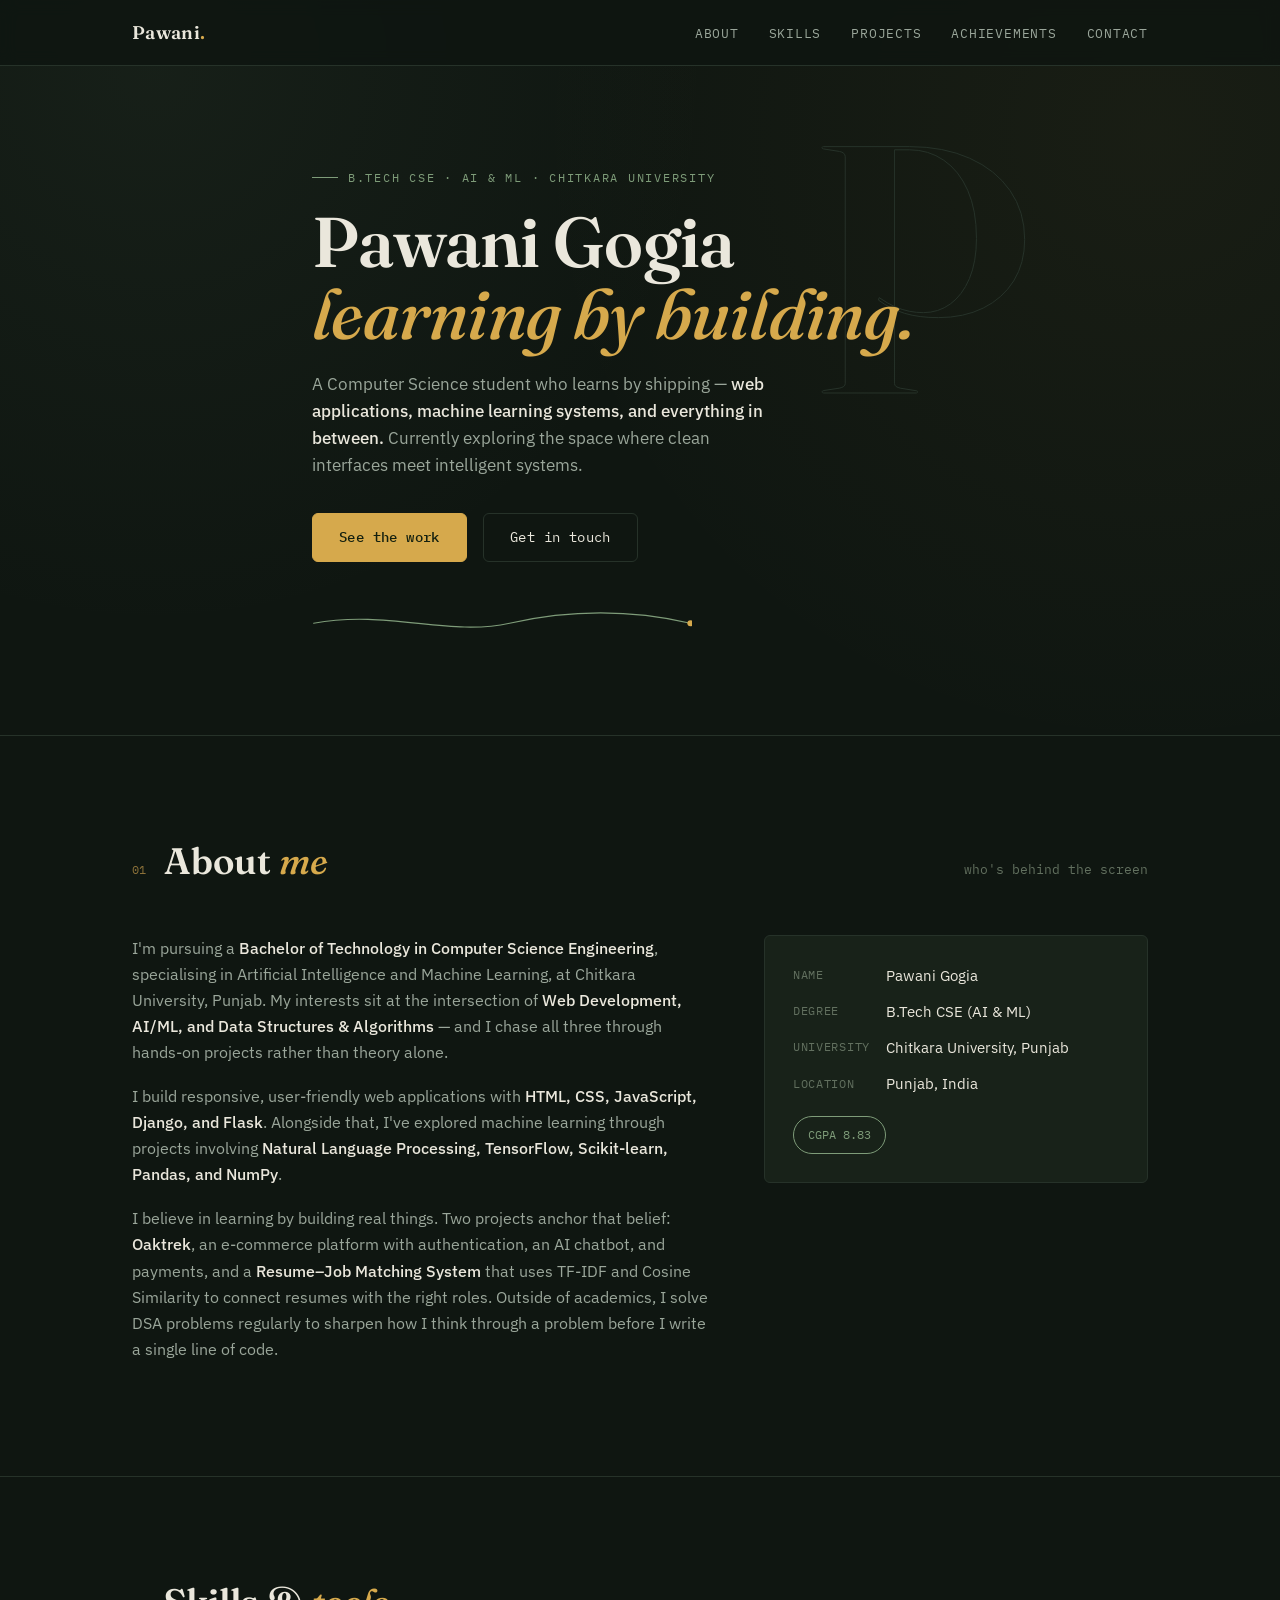
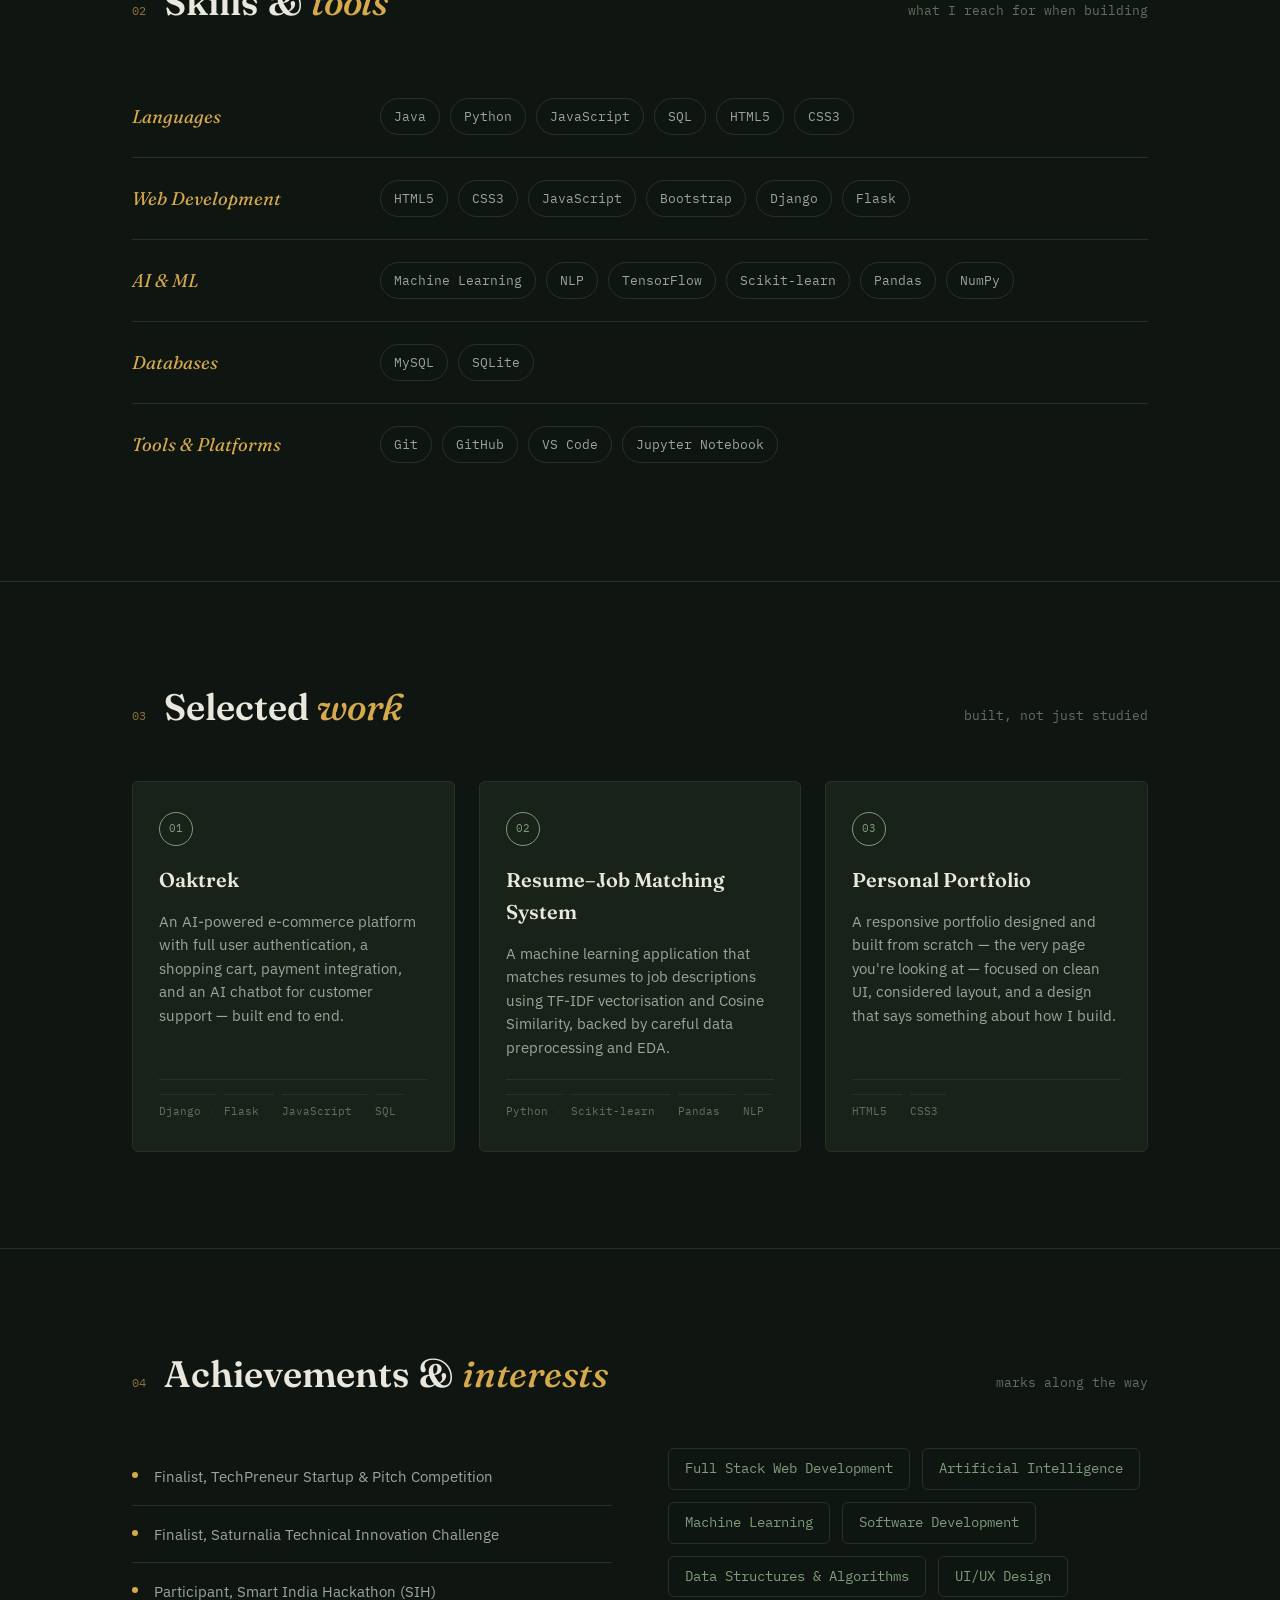
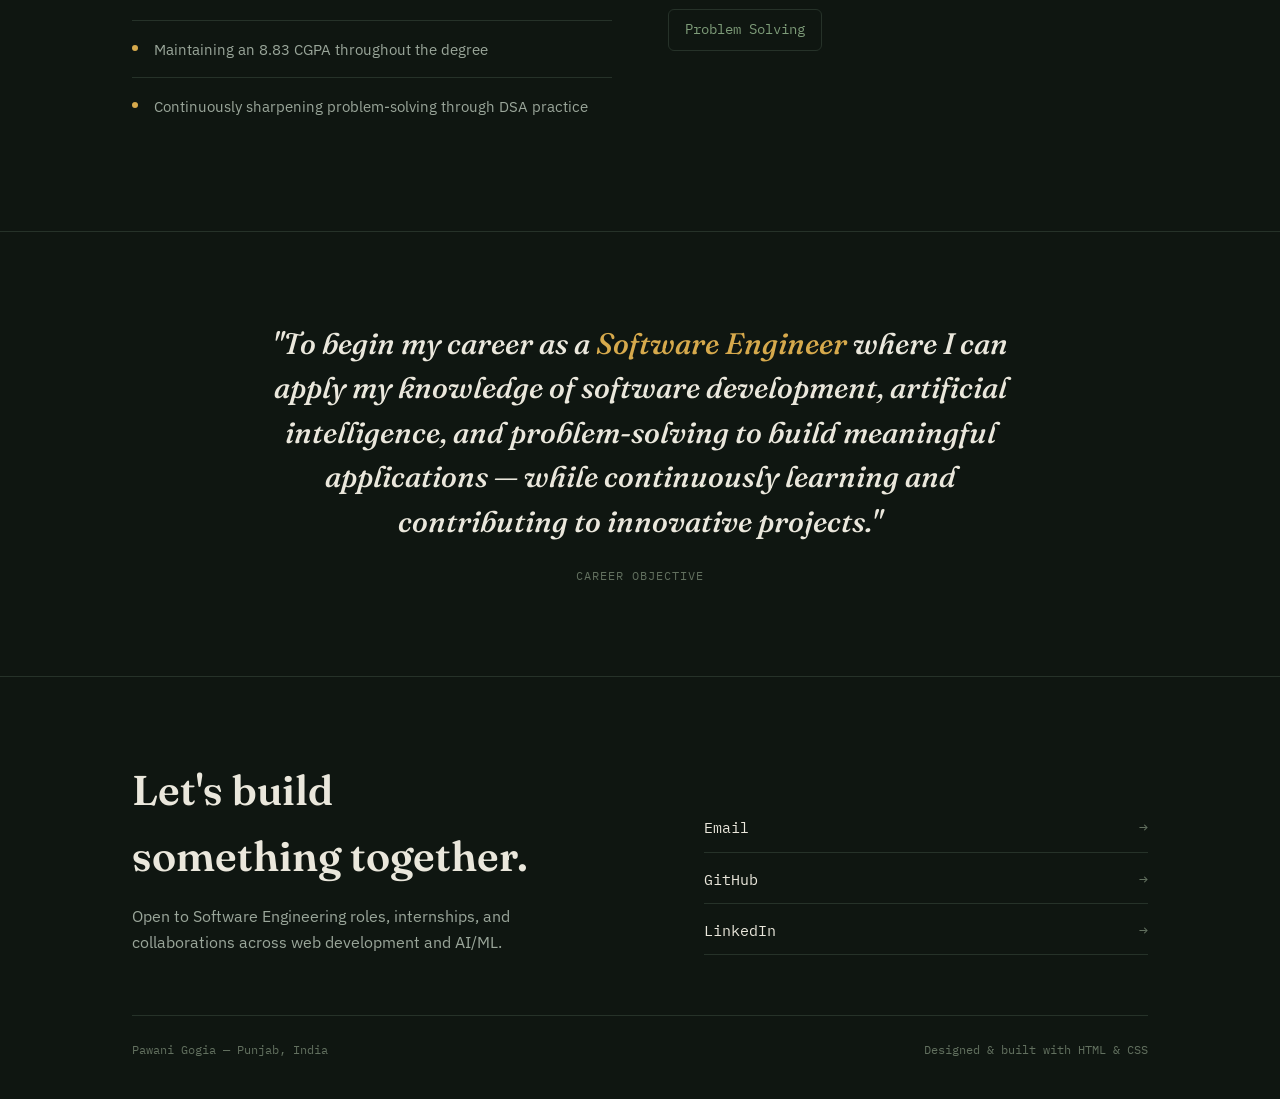
==== portfolio/index.html @ e76b245a "initial commit" ====
<!DOCTYPE html>
<html lang="en">
<head>
<meta charset="UTF-8">
<meta name="viewport" content="width=device-width, initial-scale=1.0">
<title>Pawani Gogia — Software Engineer in the making</title>
<link rel="preconnect" href="https://fonts.googleapis.com">
<link rel="preconnect" href="https://fonts.gstatic.com" crossorigin>
<link href="https://fonts.googleapis.com/css2?family=Fraunces:ital,opsz,wght@0,9..144,400;0,9..144,500;0,9..144,600;1,9..144,500&family=IBM+Plex+Sans:wght@400;500;600&family=IBM+Plex+Mono:wght@400;500&display=swap" rel="stylesheet">
<style>
  :root{
    --bg: #0F1611;
    --bg-soft: #141D17;
    --card: #182219;
    --card-line: #263229;
    --amber: #D6A94C;
    --amber-dim: #8C7139;
    --sage: #7E9C79;
    --text: #EAE7DC;
    --text-dim: #9AA69A;
    --text-faint: #62705F;
    --sky: #7FA8C9;
    --clay: #C97B63;
    --editor-bg: #101812;
    --editor-line: #1D2A20;
    --radius: 6px;
    --serif: 'Fraunces', serif;
    --sans: 'IBM Plex Sans', sans-serif;
    --mono: 'IBM Plex Mono', monospace;
  }

  *{ box-sizing: border-box; }
  html{ scroll-behavior: smooth; }

  @media (prefers-reduced-motion: reduce){
    html{ scroll-behavior: auto; }
    *{ animation-duration: 0.001ms !important; animation-iteration-count: 1 !important; transition-duration: 0.001ms !important; }
  }

  body{
    margin:0;
    overflow-x: hidden;
    background: var(--bg);
    color: var(--text);
    font-family: var(--sans);
    line-height: 1.6;
    -webkit-font-smoothing: antialiased;
  }

  a{ color: inherit; }
  ::selection{ background: var(--amber); color: #0F1611; }

  :focus-visible{
    outline: 2px solid var(--amber);
    outline-offset: 3px;
  }

  .wrap{
    max-width: 1080px;
    margin: 0 auto;
    padding: 0 32px;
  }

  /* ---------- background texture ---------- */
  body{
    background-image:
      radial-gradient(circle at 12% 8%, rgba(126,156,121,0.07), transparent 40%),
      radial-gradient(circle at 90% 15%, rgba(214,169,76,0.05), transparent 45%);
    background-attachment: fixed;
  }

  /* ---------- nav ---------- */
  header{
    position: fixed;
    top:0; left:0; right:0;
    z-index: 50;
    background: rgba(15,22,17,0.86);
    backdrop-filter: blur(8px);
    border-bottom: 1px solid var(--card-line);
  }
  .nav-inner{
    display:flex;
    align-items:center;
    justify-content:space-between;
    padding: 18px 32px;
    max-width: 1080px;
    margin: 0 auto;
  }
  .logo{
    font-family: var(--serif);
    font-size: 1.15rem;
    font-weight: 600;
    letter-spacing: 0.02em;
    text-decoration:none;
    color: var(--text);
  }
  .logo span{ color: var(--amber); }
  nav ul{
    list-style:none;
    display:flex;
    gap: 30px;
    margin:0; padding:0;
  }
  nav a{
    text-decoration:none;
    font-family: var(--mono);
    font-size: 0.8rem;
    letter-spacing: 0.06em;
    text-transform: uppercase;
    color: var(--text-dim);
    transition: color .2s ease;
    position: relative;
  }
  nav a:hover{ color: var(--amber); }
  .nav-toggle{ display:none; }

  /* ---------- hero ---------- */
  .hero{
    padding: 168px 0 96px;
    position: relative;
    overflow: visible;
  }
  .eyebrow{
    font-family: var(--mono);
    font-size: 0.78rem;
    letter-spacing: 0.14em;
    text-transform: uppercase;
    color: var(--sage);
    margin: 0 0 18px;
    display:flex;
    align-items:center;
    gap:10px;
  }
  .eyebrow::before{
    content:"";
    width: 26px; height:1px;
    background: var(--sage);
    display:inline-block;
  }
  h1.name{
    font-family: var(--serif);
    font-weight: 600;
    font-size: clamp(2.6rem, 5.6vw, 4.4rem);
    line-height: 1.03;
    margin: 0 0 20px;
    letter-spacing: -0.01em;
  }
  h1.name em{
    font-style: italic;
    font-weight: 500;
    color: var(--amber);
  }
  .hero-desc{
    font-size: 1.05rem;
    color: var(--text-dim);
    max-width: 46ch;
    margin: 0 0 34px;
  }
  .hero-desc strong{ color: var(--text); font-weight: 500; }
  .cta-row{ display:flex; gap:16px; flex-wrap: wrap; }
  .btn{
    font-family: var(--mono);
    font-size: 0.85rem;
    letter-spacing: 0.03em;
    padding: 13px 26px;
    border-radius: var(--radius);
    text-decoration: none;
    display:inline-flex;
    align-items:center;
    gap:8px;
    transition: transform .2s ease, background .2s ease, border-color .2s ease;
  }
  .btn-primary{
    background: var(--amber);
    color: #14200F;
    border: 1px solid var(--amber);
    font-weight: 500;
  }
  .btn-primary:hover{ transform: translateY(-2px); background:#E4BA64; }
  .btn-ghost{
    background: transparent;
    color: var(--text);
    border: 1px solid var(--card-line);
  }
  .btn-ghost:hover{ border-color: var(--sage); color: var(--sage); transform: translateY(-2px); }

  /* ---------- hero: typographic watermark + flourish ---------- */
  .hero-solo{
    position: relative;
    max-width: 720px;
    overflow: visible;
  }
  .hero-watermark{
    position: absolute;
    top: -78px;
    right: -30px;
    font-family: var(--serif);
    font-weight: 600;
    font-size: 22rem;
    line-height: 1;
    color: transparent;
    -webkit-text-stroke: 1px var(--card-line);
    z-index: -1;
    user-select: none;
    pointer-events: none;
  }
  .flourish{
    display: block;
    width: 100%;
    max-width: 380px;
    margin-top: 46px;
  }
  .flourish-path{
    stroke-dasharray: 620;
    stroke-dashoffset: 620;
    animation: draw 1.6s ease .3s forwards;
  }
  @keyframes draw{ to{ stroke-dashoffset: 0; } }
  @media (prefers-reduced-motion: reduce){
    .flourish-path{ stroke-dashoffset: 0; animation: none; }
  }

  /* ---------- section shell ---------- */
  section{
    padding: 96px 0;
    border-top: 1px solid var(--card-line);
    position: relative;
  }
  .section-head{
    display:flex;
    align-items: baseline;
    gap: 18px;
    margin-bottom: 44px;
    flex-wrap: wrap;
  }
  .section-num{
    font-family: var(--mono);
    font-size: 0.78rem;
    color: var(--amber-dim);
  }
  .section-title{
    font-family: var(--serif);
    font-size: clamp(1.7rem, 3vw, 2.3rem);
    font-weight: 600;
    margin: 0;
  }
  .section-title em{ font-style: italic; color: var(--amber); font-weight: 500;}
  .section-sub{
    font-family: var(--mono);
    font-size: 0.8rem;
    color: var(--text-faint);
    margin-left: auto;
  }

  /* ---------- about ---------- */
  .about-grid{
    display:grid;
    grid-template-columns: 1.5fr 1fr;
    gap: 56px;
  }
  .about-text p{
    color: var(--text-dim);
    font-size: 1.02rem;
    margin: 0 0 18px;
  }
  .about-text strong{ color: var(--text); font-weight: 500; }
  .info-card{
    background: var(--card);
    border: 1px solid var(--card-line);
    border-radius: var(--radius);
    padding: 28px;
    align-self: start;
  }
  .info-card dl{ margin:0; display:grid; grid-template-columns: auto 1fr; gap: 12px 16px;}
  .info-card dt{
    font-family: var(--mono);
    font-size: 0.72rem;
    text-transform: uppercase;
    letter-spacing: 0.06em;
    color: var(--text-faint);
    align-self:center;
  }
  .info-card dd{ margin:0; font-size: 0.94rem; color: var(--text); align-self:center; }
  .cgpa-badge{
    display:inline-block;
    margin-top: 20px;
    padding: 8px 14px;
    border: 1px solid var(--sage);
    border-radius: 20px;
    font-family: var(--mono);
    font-size: 0.78rem;
    color: var(--sage);
  }

  /* ---------- skills as growth branches ---------- */
  .skills-rows{ display:flex; flex-direction:column; gap: 0; }
  .skill-row{
    display:grid;
    grid-template-columns: 220px 1fr;
    gap: 28px;
    padding: 22px 0;
    border-top: 1px solid var(--card-line);
    align-items: start;
  }
  .skill-row:first-child{ border-top: none; }
  .skill-cat{
    font-family: var(--serif);
    font-style: italic;
    font-size: 1.15rem;
    color: var(--amber);
    padding-top: 4px;
  }
  .skill-tags{ display:flex; flex-wrap: wrap; gap: 10px; }
  .skill-tags span{
    font-family: var(--mono);
    font-size: 0.82rem;
    color: var(--text-dim);
    border: 1px solid var(--card-line);
    padding: 7px 13px;
    border-radius: 20px;
    transition: border-color .2s ease, color .2s ease;
  }
  .skill-tags span:hover{ border-color: var(--sage); color: var(--sage); }

  /* ---------- projects ---------- */
  .projects-grid{
    display:grid;
    grid-template-columns: repeat(3, 1fr);
    gap: 24px;
  }
  .project-card{
    background: var(--card);
    border: 1px solid var(--card-line);
    border-radius: var(--radius);
    padding: 30px 26px;
    display:flex;
    flex-direction:column;
    gap: 14px;
    transition: transform .25s ease, border-color .25s ease;
  }
  .project-card:hover{ transform: translateY(-4px); border-color: var(--amber-dim); }
  .project-ring{
    width: 34px; height:34px;
    border-radius: 50%;
    border: 1.4px solid var(--sage);
    display:flex; align-items:center; justify-content:center;
    font-family: var(--mono); font-size: 0.7rem; color: var(--sage);
  }
  .project-card h3{
    font-family: var(--serif);
    font-weight: 600;
    font-size: 1.25rem;
    margin: 4px 0 0;
  }
  .project-card p{
    color: var(--text-dim);
    font-size: 0.92rem;
    margin: 0;
    flex-grow: 1;
  }
  .project-stack{
    display:flex; flex-wrap:wrap; gap: 8px;
    margin-top: 6px;
  }
  .project-stack span{
    font-family: var(--mono);
    font-size: 0.7rem;
    color: var(--text-faint);
    border-top: 1px solid var(--card-line);
    padding-top: 8px;
  }
  .project-stack{ border-top: 1px solid var(--card-line); padding-top:14px; }
  .project-stack span::after{ content: "·"; margin-left: 8px; color: var(--card-line); }
  .project-stack span:last-child::after{ content:""; }

  /* ---------- achievements + interests ---------- */
  .two-col{
    display:grid;
    grid-template-columns: 1fr 1fr;
    gap: 56px;
  }
  .achieve-list{ list-style:none; margin:0; padding:0; }
  .achieve-list li{
    display:flex;
    gap: 16px;
    padding: 16px 0;
    border-top: 1px solid var(--card-line);
    font-size: 0.96rem;
    color: var(--text-dim);
  }
  .achieve-list li:first-child{ border-top:none; }
  .achieve-list li::before{
    content:"";
    width: 6px; height:6px;
    border-radius:50%;
    background: var(--amber);
    margin-top: 8px;
    flex-shrink:0;
  }
  .interest-cloud{ display:flex; flex-wrap:wrap; gap: 12px; align-content:flex-start; }
  .interest-cloud span{
    font-family: var(--mono);
    font-size: 0.85rem;
    color: var(--sage);
    border: 1px solid var(--card-line);
    padding: 9px 16px;
    border-radius: var(--radius);
  }

  /* ---------- objective banner ---------- */
  .objective{
    padding: 90px 0;
    border-top: 1px solid var(--card-line);
    text-align:center;
  }
  .objective blockquote{
    font-family: var(--serif);
    font-style: italic;
    font-weight: 500;
    font-size: clamp(1.3rem, 2.6vw, 1.85rem);
    line-height: 1.5;
    max-width: 760px;
    margin: 0 auto;
    color: var(--text);
  }
  .objective blockquote span{ color: var(--amber); }
  .objective cite{
    display:block;
    margin-top: 22px;
    font-family: var(--mono);
    font-style: normal;
    font-size: 0.78rem;
    letter-spacing: 0.08em;
    text-transform: uppercase;
    color: var(--text-faint);
  }

  /* ---------- contact / footer ---------- */
  footer{
    border-top: 1px solid var(--card-line);
    padding: 80px 0 40px;
  }
  .contact-grid{
    display:grid;
    grid-template-columns: 1.2fr 1fr;
    gap: 40px;
    align-items:end;
    margin-bottom: 60px;
  }
  .contact-grid h2{
    font-family: var(--serif);
    font-size: clamp(1.9rem, 4vw, 2.6rem);
    font-weight: 600;
    margin:0 0 14px;
  }
  .contact-grid p{ color: var(--text-dim); margin:0; max-width: 40ch; }
  .contact-links{ display:flex; flex-direction:column; gap: 14px; }
  .contact-links a{
    text-decoration:none;
    font-family: var(--mono);
    font-size: 0.95rem;
    color: var(--text);
    border-bottom: 1px solid var(--card-line);
    padding-bottom: 12px;
    display:flex;
    justify-content:space-between;
    transition: color .2s ease, border-color .2s ease;
  }
  .contact-links a:hover{ color: var(--amber); border-color: var(--amber-dim); }
  .contact-links a::after{ content:"→"; color: var(--text-faint); }
  .contact-links a:hover::after{ color: var(--amber); }
  .foot-bottom{
    display:flex;
    justify-content: space-between;
    align-items:center;
    font-family: var(--mono);
    font-size: 0.75rem;
    color: var(--text-faint);
    padding-top: 24px;
    border-top: 1px solid var(--card-line);
    flex-wrap:wrap;
    gap: 10px;
  }

  /* ---------- responsive ---------- */
  @media (max-width: 900px){
    .hero-watermark{ font-size: 15rem; top: -50px; right: -20px; }
    .about-grid, .two-col, .contact-grid{ grid-template-columns: 1fr; }
    .projects-grid{ grid-template-columns: 1fr 1fr; }
    .skill-row{ grid-template-columns: 1fr; gap: 10px; }
  }
  @media (max-width: 640px){
    .wrap{ padding: 0 20px; }
    .hero-watermark{ font-size: 9rem; top: -30px; right: -10px; opacity: 0.6; }
    nav ul{ gap: 18px; }
    nav ul li:nth-child(4), nav ul li:nth-child(5){ display:none; }
    .projects-grid{ grid-template-columns: 1fr; }
    .hero{ padding: 140px 0 70px; }
    section{ padding: 70px 0; }
    .section-sub{ display:none; }
  }
</style>
</head>
<body>

<header>
  <div class="nav-inner">
    <a href="#top" class="logo">Pawani<span>.</span></a>
    <nav>
      <ul>
        <li><a href="#about">About</a></li>
        <li><a href="#skills">Skills</a></li>
        <li><a href="#projects">Projects</a></li>
        <li><a href="#achievements">Achievements</a></li>
        <li><a href="#contact">Contact</a></li>
      </ul>
    </nav>
  </div>
</header>

<main id="top">

  <!-- HERO -->
  <section class="hero" style="border-top:none; padding-top:168px;">
    <div class="wrap hero-solo">
      <span class="hero-watermark" aria-hidden="true">P</span>
      <p class="eyebrow">B.Tech CSE · AI &amp; ML · Chitkara University</p>
      <h1 class="name">Pawani Gogia<br><em>learning by building.</em></h1>
      <p class="hero-desc">
        A Computer Science student who learns by shipping — <strong>web applications, machine learning
        systems, and everything in between.</strong> Currently exploring the space where clean interfaces
        meet intelligent systems.
      </p>
      <div class="cta-row">
        <a href="#projects" class="btn btn-primary">See the work</a>
        <a href="#contact" class="btn btn-ghost">Get in touch</a>
      </div>
      <svg class="flourish" viewBox="0 0 500 40" fill="none" xmlns="http://www.w3.org/2000/svg" aria-hidden="true">
        <path class="flourish-path" d="M2 20 C 100 2, 180 38, 260 20 S 420 2, 498 20" stroke="var(--sage)" stroke-width="1.4" stroke-linecap="round"/>
        <circle cx="498" cy="20" r="4" fill="var(--amber)"/>
      </svg>
    </div>
  </section>

  <!-- ABOUT -->
  <section id="about">
    <div class="wrap">
      <div class="section-head">
        <span class="section-num">01</span>
        <h2 class="section-title">About <em>me</em></h2>
        <span class="section-sub">who's behind the screen</span>
      </div>

      <div class="about-grid">
        <div class="about-text">
          <p>I'm pursuing a <strong>Bachelor of Technology in Computer Science Engineering</strong>, specialising
          in Artificial Intelligence and Machine Learning, at Chitkara University, Punjab. My interests sit at
          the intersection of <strong>Web Development, AI/ML, and Data Structures &amp; Algorithms</strong> —
          and I chase all three through hands-on projects rather than theory alone.</p>

          <p>I build responsive, user-friendly web applications with <strong>HTML, CSS, JavaScript, Django,
          and Flask</strong>. Alongside that, I've explored machine learning through projects involving
          <strong>Natural Language Processing, TensorFlow, Scikit-learn, Pandas, and NumPy</strong>.</p>

          <p>I believe in learning by building real things. Two projects anchor that belief: <strong>Oaktrek</strong>,
          an e-commerce platform with authentication, an AI chatbot, and payments, and a
          <strong>Resume–Job Matching System</strong> that uses TF-IDF and Cosine Similarity to connect resumes
          with the right roles. Outside of academics, I solve DSA problems regularly to sharpen how I think
          through a problem before I write a single line of code.</p>
        </div>

        <div class="info-card">
          <dl>
            <dt>Name</dt><dd>Pawani Gogia</dd>
            <dt>Degree</dt><dd>B.Tech CSE (AI &amp; ML)</dd>
            <dt>University</dt><dd>Chitkara University, Punjab</dd>
            <dt>Location</dt><dd>Punjab, India</dd>
          </dl>
          <span class="cgpa-badge">CGPA 8.83</span>
        </div>
      </div>
    </div>
  </section>

  <!-- SKILLS -->
  <section id="skills">
    <div class="wrap">
      <div class="section-head">
        <span class="section-num">02</span>
        <h2 class="section-title">Skills &amp; <em>tools</em></h2>
        <span class="section-sub">what I reach for when building</span>
      </div>

      <div class="skills-rows">
        <div class="skill-row">
          <div class="skill-cat">Languages</div>
          <div class="skill-tags">
            <span>Java</span><span>Python</span><span>JavaScript</span><span>SQL</span><span>HTML5</span><span>CSS3</span>
          </div>
        </div>
        <div class="skill-row">
          <div class="skill-cat">Web Development</div>
          <div class="skill-tags">
            <span>HTML5</span><span>CSS3</span><span>JavaScript</span><span>Bootstrap</span><span>Django</span><span>Flask</span>
          </div>
        </div>
        <div class="skill-row">
          <div class="skill-cat">AI &amp; ML</div>
          <div class="skill-tags">
            <span>Machine Learning</span><span>NLP</span><span>TensorFlow</span><span>Scikit-learn</span><span>Pandas</span><span>NumPy</span>
          </div>
        </div>
        <div class="skill-row">
          <div class="skill-cat">Databases</div>
          <div class="skill-tags">
            <span>MySQL</span><span>SQLite</span>
          </div>
        </div>
        <div class="skill-row">
          <div class="skill-cat">Tools &amp; Platforms</div>
          <div class="skill-tags">
            <span>Git</span><span>GitHub</span><span>VS Code</span><span>Jupyter Notebook</span>
          </div>
        </div>
      </div>
    </div>
  </section>

  <!-- PROJECTS -->
  <section id="projects">
    <div class="wrap">
      <div class="section-head">
        <span class="section-num">03</span>
        <h2 class="section-title">Selected <em>work</em></h2>
        <span class="section-sub">built, not just studied</span>
      </div>

      <div class="projects-grid">
        <article class="project-card">
          <div class="project-ring">01</div>
          <h3>Oaktrek</h3>
          <p>An AI-powered e-commerce platform with full user authentication, a shopping cart, payment
          integration, and an AI chatbot for customer support — built end to end.</p>
          <div class="project-stack">
            <span>Django</span><span>Flask</span><span>JavaScript</span><span>SQL</span>
          </div>
        </article>

        <article class="project-card">
          <div class="project-ring">02</div>
          <h3>Resume–Job Matching System</h3>
          <p>A machine learning application that matches resumes to job descriptions using TF-IDF
          vectorisation and Cosine Similarity, backed by careful data preprocessing and EDA.</p>
          <div class="project-stack">
            <span>Python</span><span>Scikit-learn</span><span>Pandas</span><span>NLP</span>
          </div>
        </article>

        <article class="project-card">
          <div class="project-ring">03</div>
          <h3>Personal Portfolio</h3>
          <p>A responsive portfolio designed and built from scratch — the very page you're looking at —
          focused on clean UI, considered layout, and a design that says something about how I build.</p>
          <div class="project-stack">
            <span>HTML5</span><span>CSS3</span>
          </div>
        </article>
      </div>
    </div>
  </section>

  <!-- ACHIEVEMENTS + INTERESTS -->
  <section id="achievements">
    <div class="wrap">
      <div class="section-head">
        <span class="section-num">04</span>
        <h2 class="section-title">Achievements &amp; <em>interests</em></h2>
        <span class="section-sub">marks along the way</span>
      </div>

      <div class="two-col">
        <div>
          <ul class="achieve-list">
            <li>Finalist, TechPreneur Startup &amp; Pitch Competition</li>
            <li>Finalist, Saturnalia Technical Innovation Challenge</li>
            <li>Participant, Smart India Hackathon (SIH)</li>
            <li>Maintaining an 8.83 CGPA throughout the degree</li>
            <li>Continuously sharpening problem-solving through DSA practice</li>
          </ul>
        </div>
        <div>
          <div class="interest-cloud">
            <span>Full Stack Web Development</span>
            <span>Artificial Intelligence</span>
            <span>Machine Learning</span>
            <span>Software Development</span>
            <span>Data Structures &amp; Algorithms</span>
            <span>UI/UX Design</span>
            <span>Problem Solving</span>
          </div>
        </div>
      </div>
    </div>
  </section>

  <!-- OBJECTIVE -->
  <section class="objective">
    <div class="wrap">
      <blockquote>
        "To begin my career as a <span>Software Engineer</span> where I can apply my knowledge of software
        development, artificial intelligence, and problem-solving to build meaningful applications — while
        continuously learning and contributing to innovative projects."
      </blockquote>
      <cite>Career objective</cite>
    </div>
  </section>

</main>

<!-- CONTACT -->
<footer id="contact">
  <div class="wrap">
    <div class="contact-grid">
      <div>
        <h2>Let's build<br>something together.</h2>
        <p>Open to Software Engineering roles, internships, and collaborations across web development and AI/ML.</p>
      </div>
      <div class="contact-links">
        <a href="mailto:your.email@example.com">Email <span></span></a>
        <a href="https://github.com/your-username" target="_blank" rel="noopener">GitHub</a>
        <a href="https://linkedin.com/in/your-profile" target="_blank" rel="noopener">LinkedIn</a>
      </div>
    </div>
    <div class="foot-bottom">
      <span>Pawani Gogia — Punjab, India</span>
      <span>Designed &amp; built with HTML &amp; CSS</span>
    </div>
  </div>
</footer>

</body>
</html>
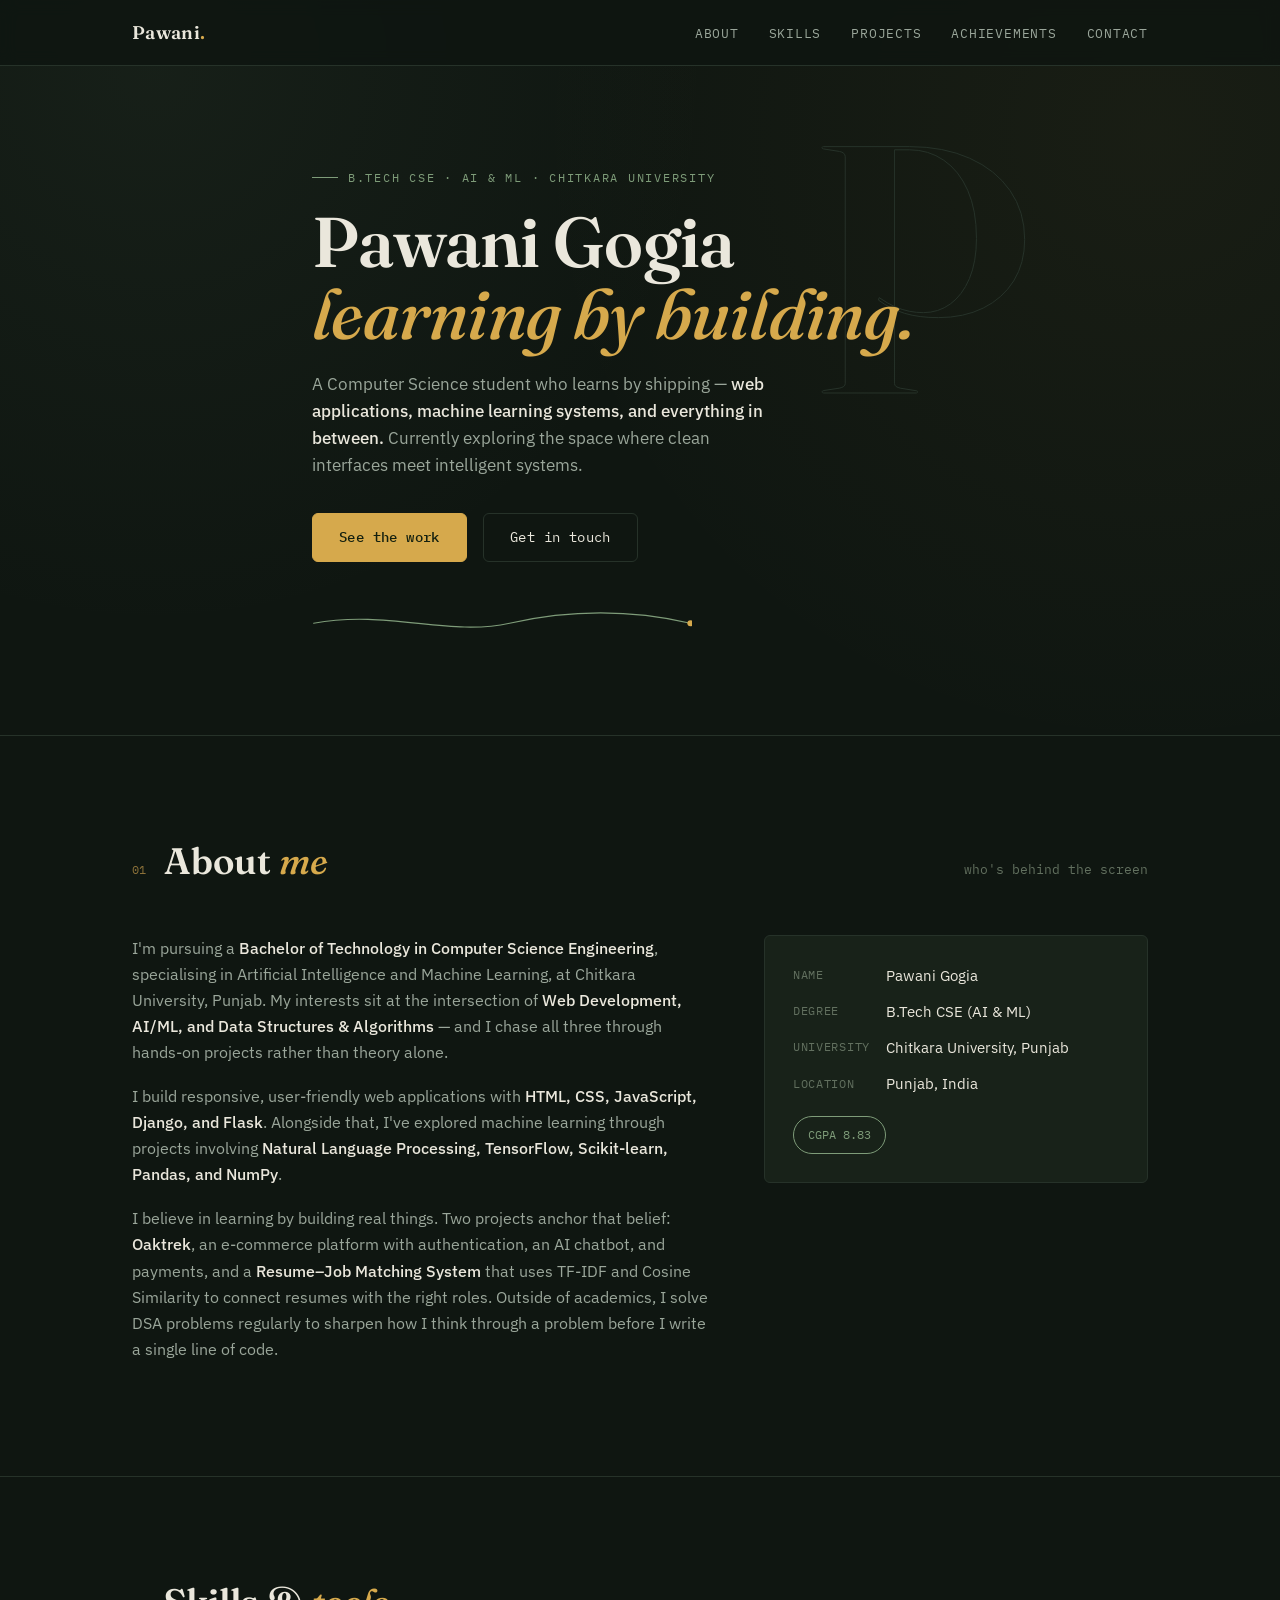
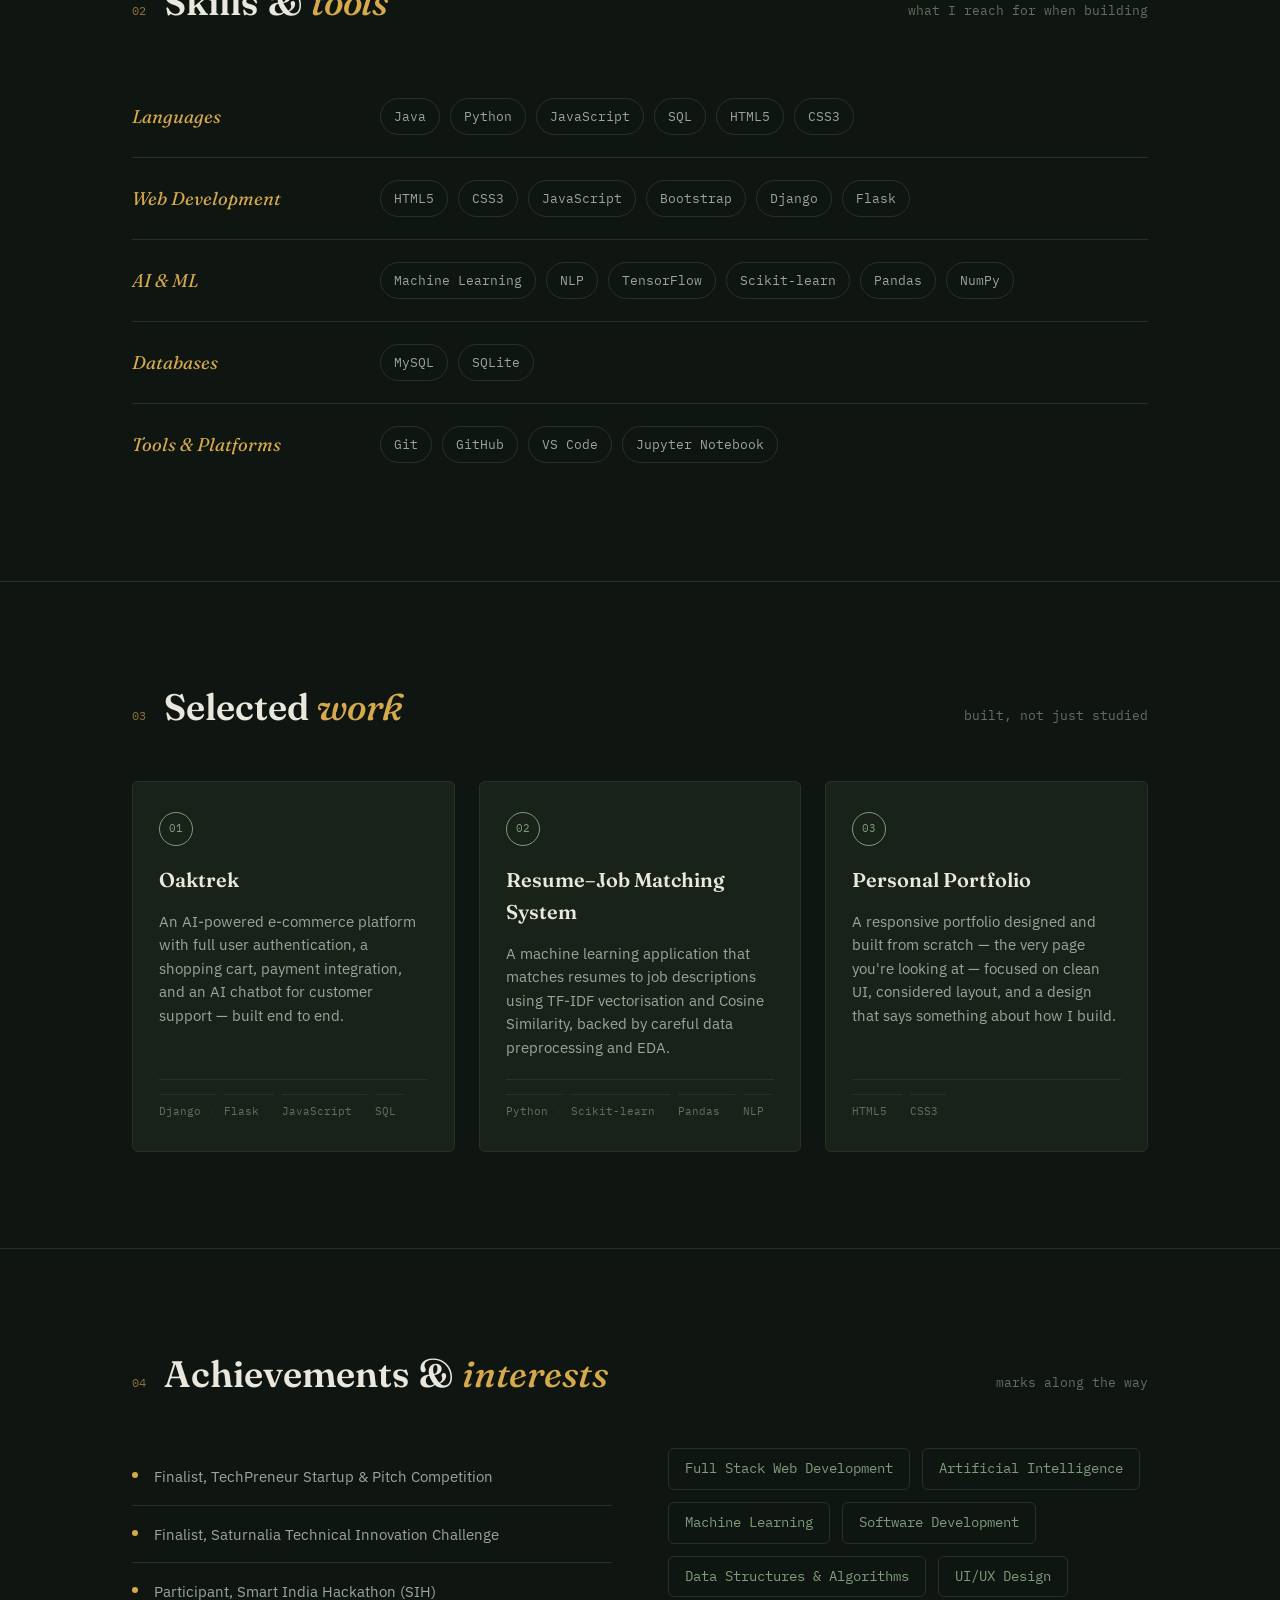
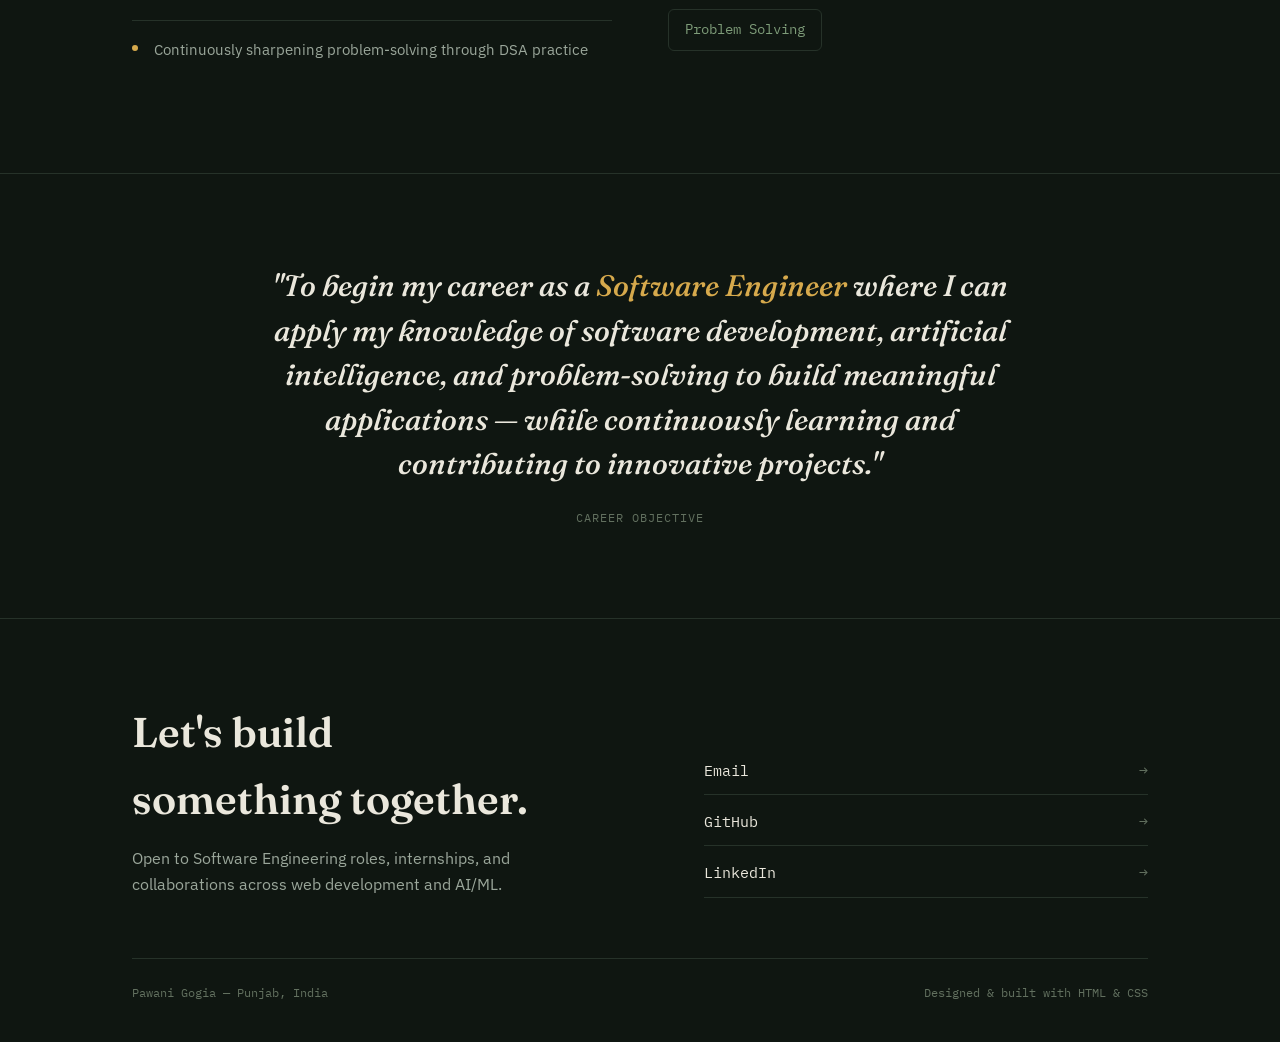
==== commit 37768fd4: "change" ====
--- a/portfolio/index.html
+++ b/portfolio/index.html
@@ -684,7 +684,7 @@
             <li>Finalist, TechPreneur Startup &amp; Pitch Competition</li>
             <li>Finalist, Saturnalia Technical Innovation Challenge</li>
             <li>Participant, Smart India Hackathon (SIH)</li>
-            <li>Maintaining an 8.83 CGPA throughout the degree</li>
+            
             <li>Continuously sharpening problem-solving through DSA practice</li>
           </ul>
         </div>
@@ -726,9 +726,9 @@
         <p>Open to Software Engineering roles, internships, and collaborations across web development and AI/ML.</p>
       </div>
       <div class="contact-links">
-        <a href="mailto:your.email@example.com">Email <span></span></a>
-        <a href="https://github.com/your-username" target="_blank" rel="noopener">GitHub</a>
-        <a href="https://linkedin.com/in/your-profile" target="_blank" rel="noopener">LinkedIn</a>
+        <a href="mailto:pawnigogia@gmail.com">Email <span></span></a>
+        <a href="https://github.com/Pawani-29" target="_blank" rel="noopener">GitHub</a>
+        <a href="https://www.linkedin.com/in/pawani-456588336/" target="_blank" rel="noopener">LinkedIn</a>
       </div>
     </div>
     <div class="foot-bottom">
